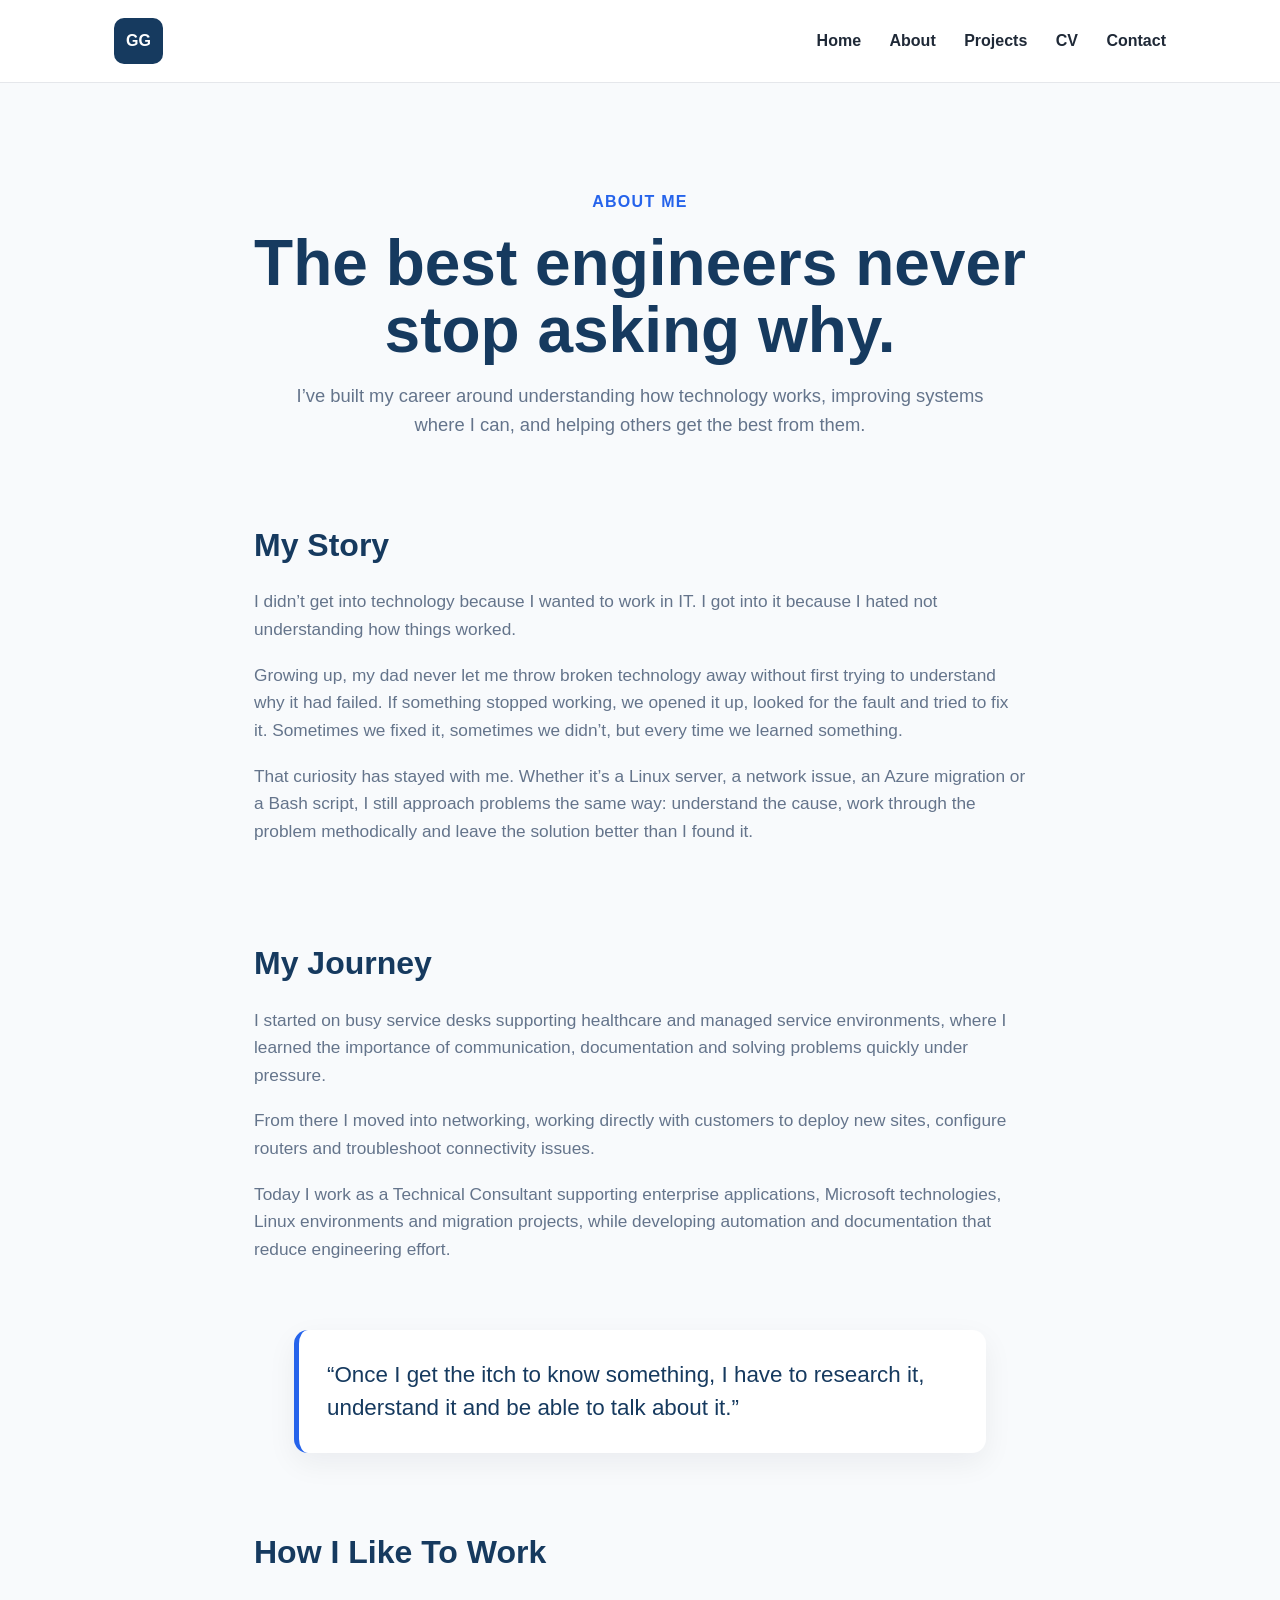
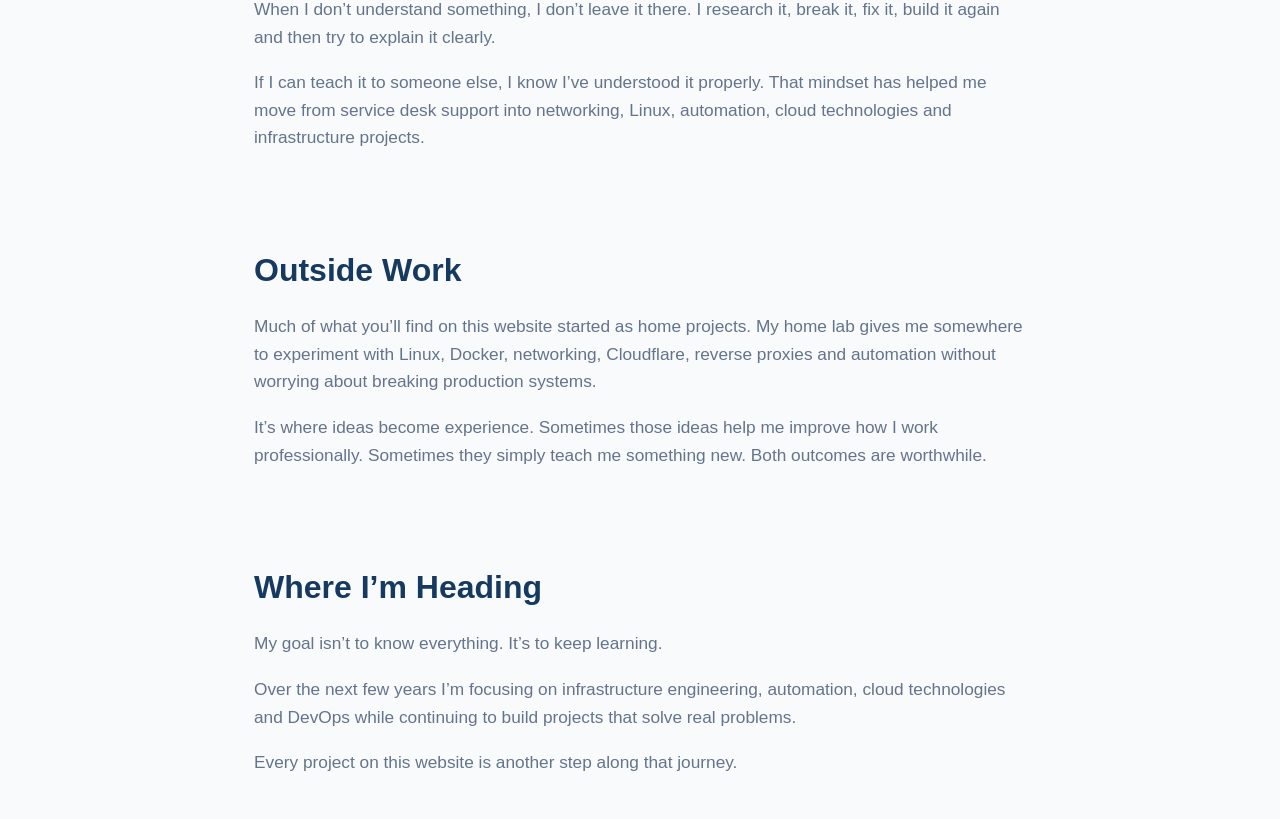
==== gavingillespie-website/pages/about.html @ f1635841 "Added About Page" ====
<!DOCTYPE html>
<html lang="en">
<head>
  <meta charset="UTF-8" />
  <meta name="viewport" content="width=device-width, initial-scale=1.0" />
  <title>About | Gavin Gillespie</title>
  <link rel="stylesheet" href="../assets/css/style.css" />
</head>
<body>
  <header class="site-header">
    <nav class="nav">
      <a class="logo" href="../index.html">GG</a>
      <div class="nav-links">
        <a href="../index.html">Home</a>
        <a href="about.html">About</a>
        <a href="projects.html">Projects</a>
        <a href="cv.html">CV</a>
        <a href="contact.html">Contact</a>
      </div>
    </nav>
  </header>

  <main>
    <section class="hero about-hero">
      <p class="eyebrow">About Me</p>
      <h1>The best engineers never stop asking why.</h1>
      <p class="hero-text">
        I’ve built my career around understanding how technology works,
        improving systems where I can, and helping others get the best from them.
      </p>
    </section>

    <section class="content-section">
      <h2>My Story</h2>
      <p>
        I didn’t get into technology because I wanted to work in IT. I got into it
        because I hated not understanding how things worked.
      </p>
      <p>
        Growing up, my dad never let me throw broken technology away without first
        trying to understand why it had failed. If something stopped working, we
        opened it up, looked for the fault and tried to fix it. Sometimes we fixed
        it, sometimes we didn’t, but every time we learned something.
      </p>
      <p>
        That curiosity has stayed with me. Whether it’s a Linux server, a network
        issue, an Azure migration or a Bash script, I still approach problems the
        same way: understand the cause, work through the problem methodically and
        leave the solution better than I found it.
      </p>
    </section>

    <section class="content-section">
      <h2>My Journey</h2>
      <p>
        I started on busy service desks supporting healthcare and managed service
        environments, where I learned the importance of communication,
        documentation and solving problems quickly under pressure.
      </p>
      <p>
        From there I moved into networking, working directly with customers to
        deploy new sites, configure routers and troubleshoot connectivity issues.
      </p>
      <p>
        Today I work as a Technical Consultant supporting enterprise applications,
        Microsoft technologies, Linux environments and migration projects, while
        developing automation and documentation that reduce engineering effort.
      </p>
    </section>

    <section class="quote-section">
      <blockquote>
        “Once I get the itch to know something, I have to research it,
        understand it and be able to talk about it.”
      </blockquote>
    </section>

    <section class="content-section">
      <h2>How I Like To Work</h2>
      <p>
        When I don’t understand something, I don’t leave it there. I research it,
        break it, fix it, build it again and then try to explain it clearly.
      </p>
      <p>
        If I can teach it to someone else, I know I’ve understood it properly.
        That mindset has helped me move from service desk support into networking,
        Linux, automation, cloud technologies and infrastructure projects.
      </p>
    </section>

    <section class="content-section">
      <h2>Outside Work</h2>
      <p>
        Much of what you’ll find on this website started as home projects. My home
        lab gives me somewhere to experiment with Linux, Docker, networking,
        Cloudflare, reverse proxies and automation without worrying about breaking
        production systems.
      </p>
      <p>
        It’s where ideas become experience. Sometimes those ideas help me improve
        how I work professionally. Sometimes they simply teach me something new.
        Both outcomes are worthwhile.
      </p>
    </section>

    <section class="content-section">
      <h2>Where I’m Heading</h2>
      <p>
        My goal isn’t to know everything. It’s to keep learning.
      </p>
      <p>
        Over the next few years I’m focusing on infrastructure engineering,
        automation, cloud technologies and DevOps while continuing to build
        projects that solve real problems.
      </p>
      <p>
        Every project on this website is another step along that journey.
      </p>
    </section>
  </main>
</body>
</html>
---- gavingillespie-website/assets/css/style.css ----
:root {
  --bg: #f8fafc;
  --panel: #ffffff;
  --primary: #163a5f;
  --accent: #2563eb;
  --text: #1f2937;
  --muted: #64748b;
  --border: #e5e7eb;
}

* {
  box-sizing: border-box;
}

body {
  margin: 0;
  font-family: Arial, Helvetica, sans-serif;
  background: var(--bg);
  color: var(--text);
  line-height: 1.6;
}

.site-header {
  background: var(--panel);
  border-bottom: 1px solid var(--border);
}

.nav {
  max-width: 1100px;
  margin: 0 auto;
  padding: 18px 24px;
  display: flex;
  justify-content: space-between;
  align-items: center;
}

.logo {
  background: var(--primary);
  color: white;
  font-weight: bold;
  text-decoration: none;
  padding: 10px 12px;
  border-radius: 10px;
}

.nav-links a {
  margin-left: 24px;
  color: var(--text);
  text-decoration: none;
  font-weight: 600;
}

.nav-links a:hover {
  color: var(--accent);
}

.hero {
  max-width: 900px;
  margin: 0 auto;
  padding: 90px 24px 60px;
  text-align: center;
}

.eyebrow {
  color: var(--accent);
  font-weight: bold;
  letter-spacing: 0.08em;
  text-transform: uppercase;
}

.hero h1 {
  font-size: clamp(2.2rem, 5vw, 4.5rem);
  line-height: 1.05;
  color: var(--primary);
  margin: 16px 0;
}

.hero-text {
  max-width: 720px;
  margin: 0 auto;
  font-size: 1.15rem;
  color: var(--muted);
}

.hero-actions {
  margin-top: 32px;
}

.button {
  display: inline-block;
  padding: 14px 22px;
  border-radius: 999px;
  text-decoration: none;
  font-weight: bold;
  margin: 6px;
}

.primary {
  background: var(--primary);
  color: white;
}

.secondary {
  background: white;
  color: var(--primary);
  border: 1px solid var(--border);
}

.cards {
  max-width: 1100px;
  margin: 0 auto;
  padding: 20px 24px 80px;
  display: grid;
  grid-template-columns: repeat(3, 1fr);
  gap: 22px;
}

.card {
  background: var(--panel);
  border: 1px solid var(--border);
  border-radius: 18px;
  padding: 26px;
  box-shadow: 0 10px 30px rgba(15, 23, 42, 0.06);
}

.card h2 {
  color: var(--primary);
  margin-top: 0;
}

.card p {
  color: var(--muted);
}

@media (max-width: 800px) {
  .nav {
    flex-direction: column;
    gap: 16px;
  }

  .nav-links a {
    margin: 0 8px;
  }

  .cards {
    grid-template-columns: 1fr;
  }
}

.content-section {
  max-width: 820px;
  margin: 0 auto;
  padding: 24px;
}

.content-section h2 {
  color: var(--primary);
  font-size: 2rem;
  margin-bottom: 12px;
}

.content-section p {
  color: var(--muted);
  font-size: 1.08rem;
  margin-bottom: 18px;
}

.about-hero {
  padding-bottom: 30px;
}

.quote-section {
  max-width: 820px;
  margin: 24px auto;
  padding: 0 24px;
}

.quote-section blockquote {
  background: var(--panel);
  border-left: 5px solid var(--accent);
  border-radius: 14px;
  padding: 28px;
  font-size: 1.4rem;
  line-height: 1.5;
  color: var(--primary);
  box-shadow: 0 10px 30px rgba(15, 23, 42, 0.06);
}
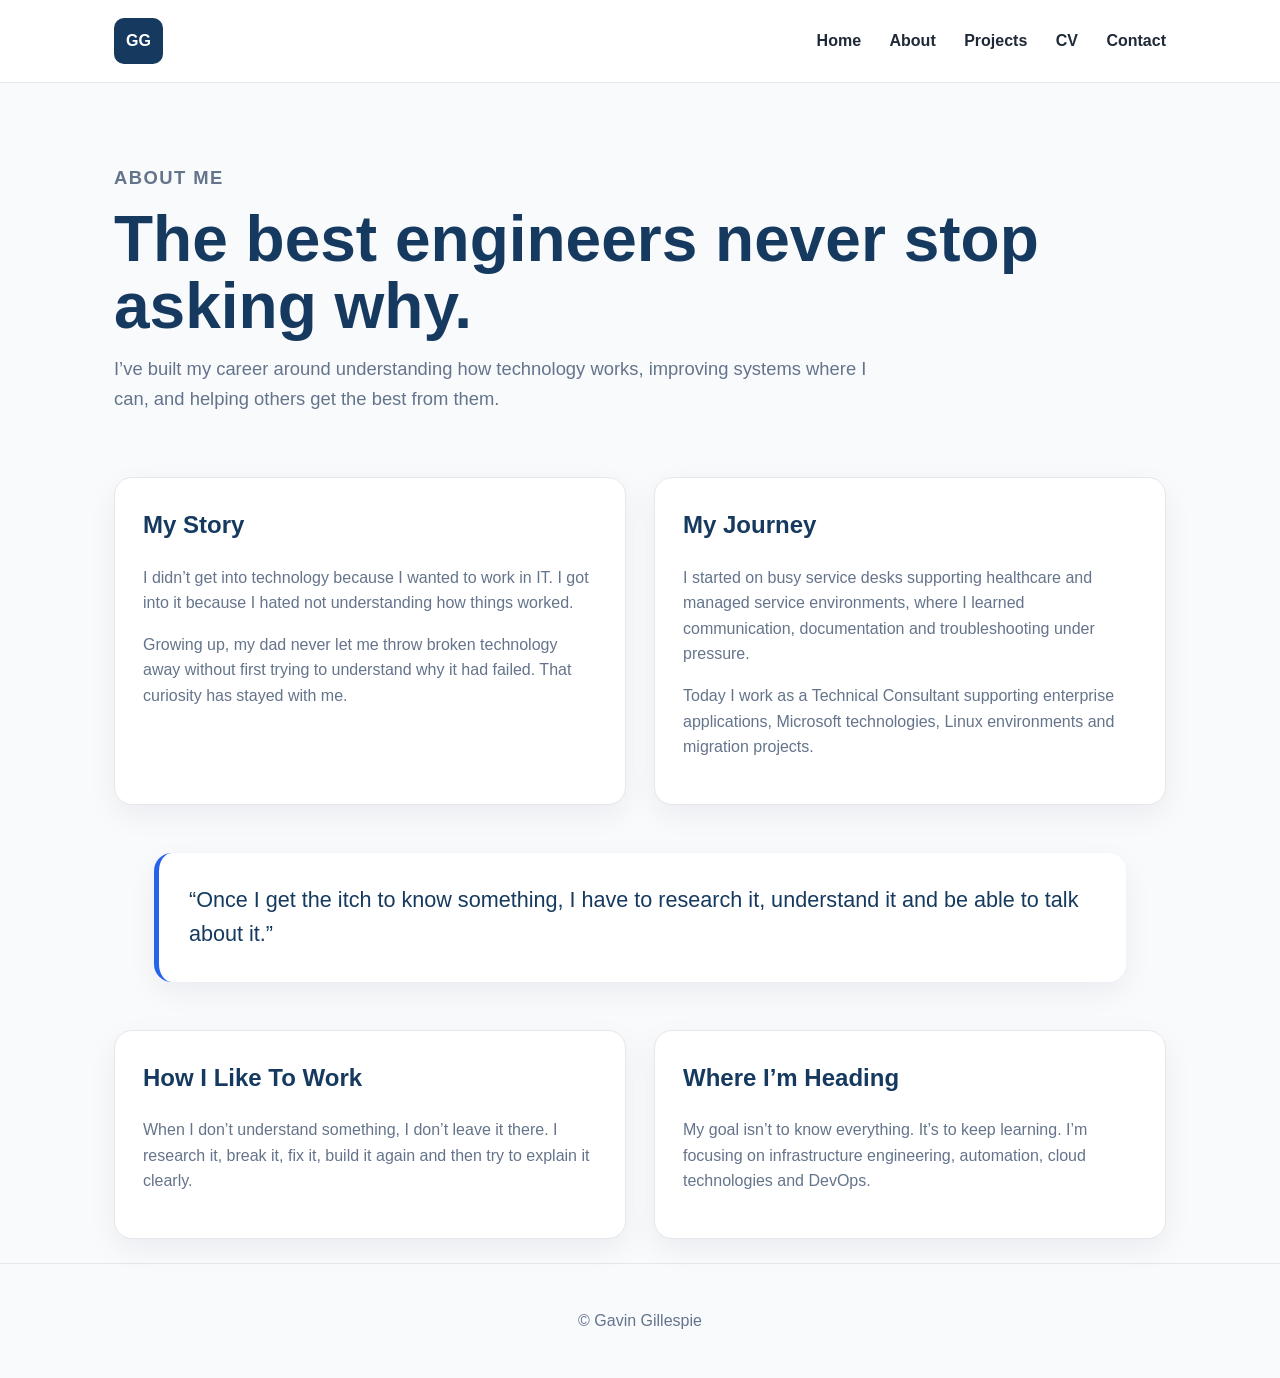
==== commit 7bc159b8: "Apply shared page layout" ====
--- a/gavingillespie-website/pages/about.html
+++ b/gavingillespie-website/pages/about.html
@@ -21,102 +21,47 @@
   </header>
 
   <main>
-    <section class="hero about-hero">
+    <section class="page-hero">
       <p class="eyebrow">About Me</p>
       <h1>The best engineers never stop asking why.</h1>
-      <p class="hero-text">
-        I’ve built my career around understanding how technology works,
-        improving systems where I can, and helping others get the best from them.
-      </p>
+      <p>I’ve built my career around understanding how technology works, improving systems where I can, and helping others get the best from them.</p>
     </section>
 
-    <section class="content-section">
-      <h2>My Story</h2>
-      <p>
-        I didn’t get into technology because I wanted to work in IT. I got into it
-        because I hated not understanding how things worked.
-      </p>
-      <p>
-        Growing up, my dad never let me throw broken technology away without first
-        trying to understand why it had failed. If something stopped working, we
-        opened it up, looked for the fault and tried to fix it. Sometimes we fixed
-        it, sometimes we didn’t, but every time we learned something.
-      </p>
-      <p>
-        That curiosity has stayed with me. Whether it’s a Linux server, a network
-        issue, an Azure migration or a Bash script, I still approach problems the
-        same way: understand the cause, work through the problem methodically and
-        leave the solution better than I found it.
-      </p>
+    <section class="two-column">
+      <article class="content-card">
+        <h2>My Story</h2>
+        <p>I didn’t get into technology because I wanted to work in IT. I got into it because I hated not understanding how things worked.</p>
+        <p>Growing up, my dad never let me throw broken technology away without first trying to understand why it had failed. That curiosity has stayed with me.</p>
+      </article>
+
+      <article class="content-card">
+        <h2>My Journey</h2>
+        <p>I started on busy service desks supporting healthcare and managed service environments, where I learned communication, documentation and troubleshooting under pressure.</p>
+        <p>Today I work as a Technical Consultant supporting enterprise applications, Microsoft technologies, Linux environments and migration projects.</p>
+      </article>
     </section>
 
-    <section class="content-section">
-      <h2>My Journey</h2>
-      <p>
-        I started on busy service desks supporting healthcare and managed service
-        environments, where I learned the importance of communication,
-        documentation and solving problems quickly under pressure.
-      </p>
-      <p>
-        From there I moved into networking, working directly with customers to
-        deploy new sites, configure routers and troubleshoot connectivity issues.
-      </p>
-      <p>
-        Today I work as a Technical Consultant supporting enterprise applications,
-        Microsoft technologies, Linux environments and migration projects, while
-        developing automation and documentation that reduce engineering effort.
-      </p>
-    </section>
-
-    <section class="quote-section">
+    <section class="quote-card">
       <blockquote>
-        “Once I get the itch to know something, I have to research it,
-        understand it and be able to talk about it.”
+        “Once I get the itch to know something, I have to research it, understand it and be able to talk about it.”
       </blockquote>
     </section>
 
-    <section class="content-section">
-      <h2>How I Like To Work</h2>
-      <p>
-        When I don’t understand something, I don’t leave it there. I research it,
-        break it, fix it, build it again and then try to explain it clearly.
-      </p>
-      <p>
-        If I can teach it to someone else, I know I’ve understood it properly.
-        That mindset has helped me move from service desk support into networking,
-        Linux, automation, cloud technologies and infrastructure projects.
-      </p>
-    </section>
+    <section class="two-column">
+      <article class="content-card">
+        <h2>How I Like To Work</h2>
+        <p>When I don’t understand something, I don’t leave it there. I research it, break it, fix it, build it again and then try to explain it clearly.</p>
+      </article>
 
-    <section class="content-section">
-      <h2>Outside Work</h2>
-      <p>
-        Much of what you’ll find on this website started as home projects. My home
-        lab gives me somewhere to experiment with Linux, Docker, networking,
-        Cloudflare, reverse proxies and automation without worrying about breaking
-        production systems.
-      </p>
-      <p>
-        It’s where ideas become experience. Sometimes those ideas help me improve
-        how I work professionally. Sometimes they simply teach me something new.
-        Both outcomes are worthwhile.
-      </p>
-    </section>
-
-    <section class="content-section">
-      <h2>Where I’m Heading</h2>
-      <p>
-        My goal isn’t to know everything. It’s to keep learning.
-      </p>
-      <p>
-        Over the next few years I’m focusing on infrastructure engineering,
-        automation, cloud technologies and DevOps while continuing to build
-        projects that solve real problems.
-      </p>
-      <p>
-        Every project on this website is another step along that journey.
-      </p>
+      <article class="content-card">
+        <h2>Where I’m Heading</h2>
+        <p>My goal isn’t to know everything. It’s to keep learning. I’m focusing on infrastructure engineering, automation, cloud technologies and DevOps.</p>
+      </article>
     </section>
   </main>
+
+  <footer class="footer">
+    <p>© Gavin Gillespie</p>
+  </footer>
 </body>
 </html>
--- a/gavingillespie-website/assets/css/style.css
+++ b/gavingillespie-website/assets/css/style.css
@@ -8,9 +8,7 @@
   --border: #e5e7eb;
 }
 
-* {
-  box-sizing: border-box;
-}
+* { box-sizing: border-box; }
 
 body {
   margin: 0;
@@ -47,18 +45,20 @@
   margin-left: 24px;
   color: var(--text);
   text-decoration: none;
-  font-weight: 600;
-}
-
-.nav-links a:hover {
-  color: var(--accent);
-}
-
-.hero {
-  max-width: 900px;
-  margin: 0 auto;
-  padding: 90px 24px 60px;
+  font-weight: 700;
+}
+
+.nav-links a:hover { color: var(--accent); }
+
+.hero, .page-hero {
+  max-width: 1100px;
+  margin: 0 auto;
+  padding: 80px 24px 40px;
   text-align: center;
+}
+
+.page-hero {
+  text-align: left;
 }
 
 .eyebrow {
@@ -68,21 +68,25 @@
   text-transform: uppercase;
 }
 
-.hero h1 {
-  font-size: clamp(2.2rem, 5vw, 4.5rem);
+.hero h1, .page-hero h1 {
+  font-size: clamp(2.4rem, 5vw, 4.5rem);
   line-height: 1.05;
   color: var(--primary);
-  margin: 16px 0;
-}
-
-.hero-text {
-  max-width: 720px;
-  margin: 0 auto;
+  margin: 14px 0;
+}
+
+.hero-text, .page-hero p {
+  max-width: 760px;
+  margin: 0 auto;
+  color: var(--muted);
   font-size: 1.15rem;
-  color: var(--muted);
-}
-
-.hero-actions {
+}
+
+.page-hero p {
+  margin: 0;
+}
+
+.hero-actions, .project-actions {
   margin-top: 32px;
 }
 
@@ -106,29 +110,121 @@
   border: 1px solid var(--border);
 }
 
+.cards, .project-grid {
+  max-width: 1100px;
+  margin: 0 auto;
+  padding: 30px 24px 90px;
+  display: grid;
+  gap: 24px;
+}
+
 .cards {
-  max-width: 1100px;
-  margin: 0 auto;
-  padding: 20px 24px 80px;
-  display: grid;
   grid-template-columns: repeat(3, 1fr);
-  gap: 22px;
-}
-
-.card {
+}
+
+.project-grid {
+  grid-template-columns: repeat(2, 1fr);
+}
+
+.card, .project-card, .content-card {
   background: var(--panel);
   border: 1px solid var(--border);
   border-radius: 18px;
-  padding: 26px;
+  padding: 28px;
   box-shadow: 0 10px 30px rgba(15, 23, 42, 0.06);
 }
 
-.card h2 {
+.card h2, .project-card h2, .content-card h2 {
   color: var(--primary);
   margin-top: 0;
 }
 
-.card p {
+.card p, .project-card p, .content-card p, .content-card li {
+  color: var(--muted);
+}
+
+.project-tag {
+  color: var(--accent);
+  font-weight: bold;
+  font-size: 0.85rem;
+  letter-spacing: 0.05em;
+  text-transform: uppercase;
+}
+
+.project-card a {
+  color: var(--accent);
+  font-weight: bold;
+  text-decoration: none;
+}
+
+.two-column {
+  max-width: 1100px;
+  margin: 0 auto;
+  padding: 24px;
+  display: grid;
+  grid-template-columns: 1fr 1fr;
+  gap: 28px;
+}
+
+.full-width {
+  max-width: 1100px;
+  margin: 0 auto;
+  padding: 24px;
+}
+
+.quote-card {
+  max-width: 1100px;
+  margin: 24px auto;
+  padding: 0 24px;
+}
+
+.quote-card blockquote {
+  background: var(--panel);
+  border-left: 5px solid var(--accent);
+  border-radius: 18px;
+  padding: 30px;
+  color: var(--primary);
+  font-size: 1.35rem;
+  box-shadow: 0 10px 30px rgba(15, 23, 42, 0.06);
+}
+
+.project-meta {
+  display: flex;
+  flex-wrap: wrap;
+  gap: 10px;
+  margin-bottom: 24px;
+}
+
+.project-meta span {
+  background: #e0edff;
+  color: var(--primary);
+  border: 1px solid #bfdbfe;
+  border-radius: 999px;
+  padding: 8px 12px;
+  font-size: 0.85rem;
+  font-weight: bold;
+}
+
+.diagram-card {
+  max-width: 1100px;
+  margin: 24px auto;
+  padding: 16px;
+  background: white;
+  border: 1px solid var(--border);
+  border-radius: 18px;
+  box-shadow: 0 10px 30px rgba(15, 23, 42, 0.06);
+}
+
+.diagram-card img {
+  width: 100%;
+  display: block;
+  border-radius: 12px;
+}
+
+.footer {
+  border-top: 1px solid var(--border);
+  padding: 28px 24px;
+  text-align: center;
   color: var(--muted);
 }
 
@@ -142,46 +238,11 @@
     margin: 0 8px;
   }
 
-  .cards {
+  .cards, .project-grid, .two-column {
     grid-template-columns: 1fr;
   }
-}
-
-.content-section {
-  max-width: 820px;
-  margin: 0 auto;
-  padding: 24px;
-}
-
-.content-section h2 {
-  color: var(--primary);
-  font-size: 2rem;
-  margin-bottom: 12px;
-}
-
-.content-section p {
-  color: var(--muted);
-  font-size: 1.08rem;
-  margin-bottom: 18px;
-}
-
-.about-hero {
-  padding-bottom: 30px;
-}
-
-.quote-section {
-  max-width: 820px;
-  margin: 24px auto;
-  padding: 0 24px;
-}
-
-.quote-section blockquote {
-  background: var(--panel);
-  border-left: 5px solid var(--accent);
-  border-radius: 14px;
-  padding: 28px;
-  font-size: 1.4rem;
-  line-height: 1.5;
-  color: var(--primary);
-  box-shadow: 0 10px 30px rgba(15, 23, 42, 0.06);
+
+  .page-hero {
+    text-align: center;
+  }
 }
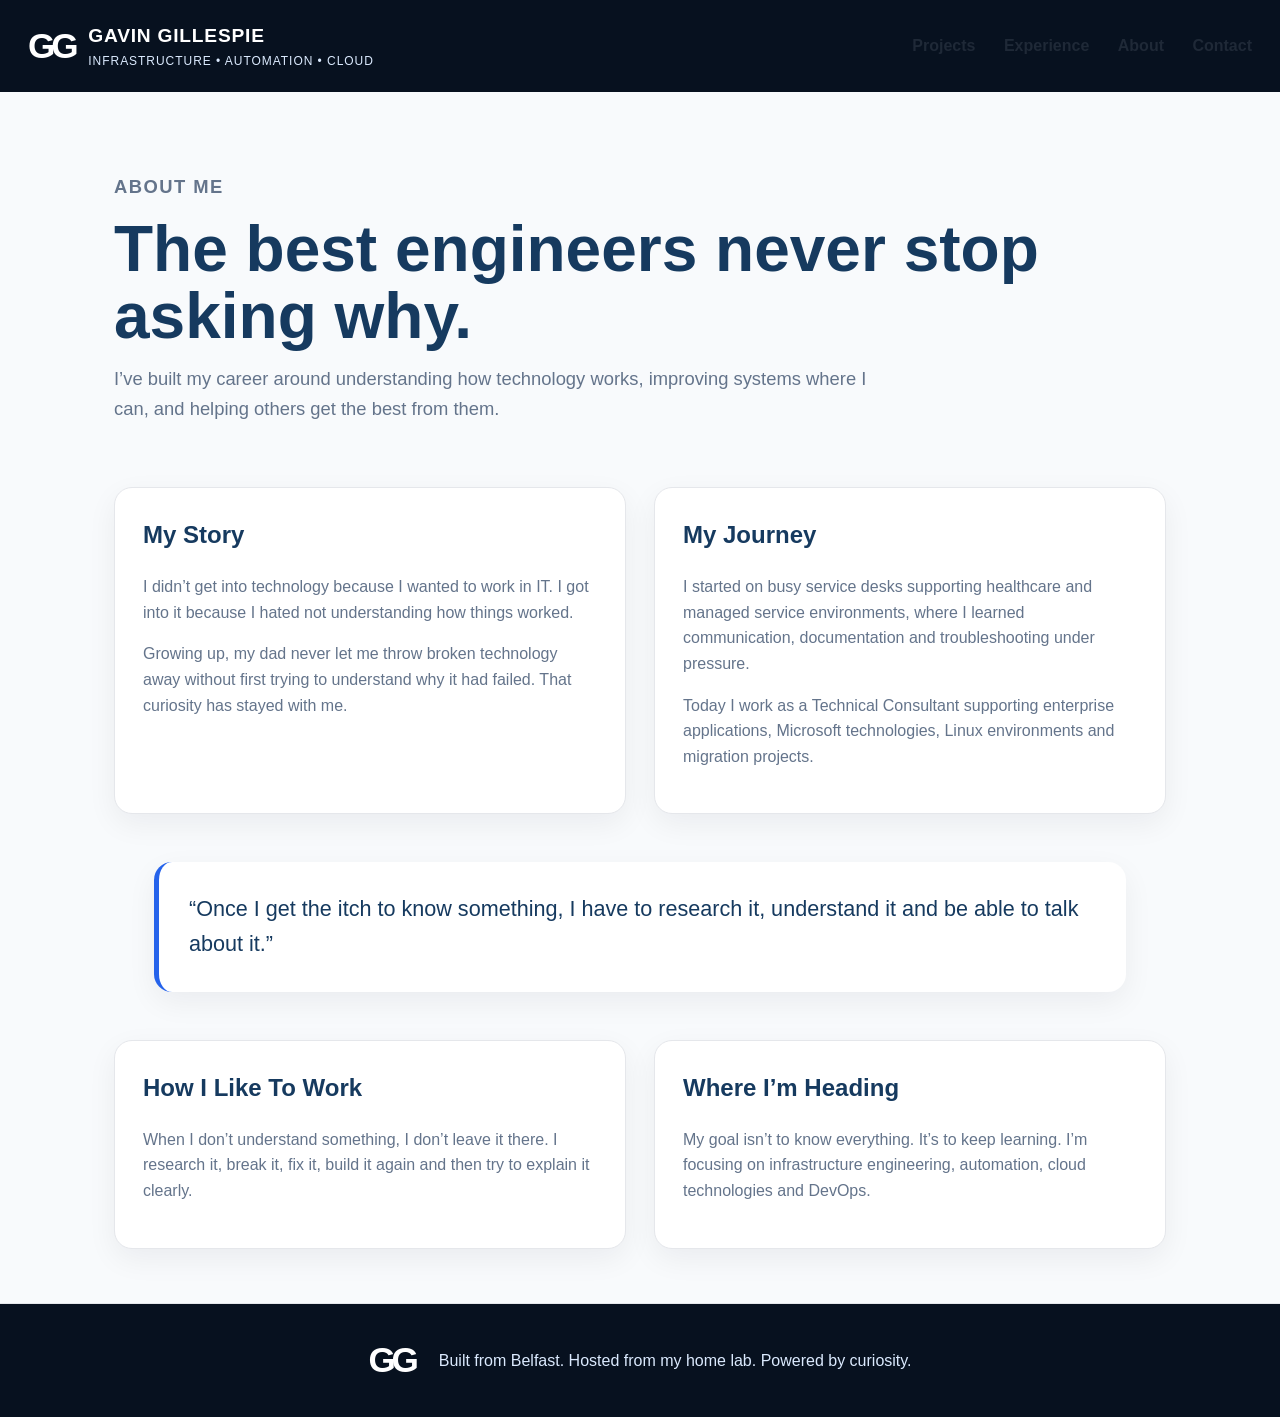
==== commit 472cc942: "Redesign homepage dashboard layout" ====
--- a/gavingillespie-website/pages/about.html
+++ b/gavingillespie-website/pages/about.html
@@ -7,18 +7,24 @@
   <link rel="stylesheet" href="../assets/css/style.css" />
 </head>
 <body>
-  <header class="site-header">
-    <nav class="nav">
-      <a class="logo" href="../index.html">GG</a>
-      <div class="nav-links">
-        <a href="../index.html">Home</a>
-        <a href="about.html">About</a>
-        <a href="projects.html">Projects</a>
-        <a href="cv.html">CV</a>
-        <a href="contact.html">Contact</a>
-      </div>
-    </nav>
-  </header>
+<header class="topbar">
+  <nav class="topnav">
+    <a class="brand-lockup" href="../index.html">
+      <span class="brand-mark">GG</span>
+      <span>
+        <strong>GAVIN GILLESPIE</strong>
+        <small>INFRASTRUCTURE • AUTOMATION • CLOUD</small>
+      </span>
+    </a>
+
+    <div class="nav-links">
+      <a href="projects.html">Projects</a>
+      <a href="cv.html">Experience</a>
+      <a href="about.html">About</a>
+      <a href="contact.html">Contact</a>
+    </div>
+  </nav>
+</header>
 
   <main>
     <section class="page-hero">
@@ -60,8 +66,9 @@
     </section>
   </main>
 
-  <footer class="footer">
-    <p>© Gavin Gillespie</p>
-  </footer>
+<footer class="footer brand-footer">
+  <span class="brand-mark">GG</span>
+  <p>Built from Belfast. Hosted from my home lab. Powered by curiosity.</p>
+</footer>
 </body>
 </html>
--- a/gavingillespie-website/assets/css/style.css
+++ b/gavingillespie-website/assets/css/style.css
@@ -245,4 +245,412 @@
   .page-hero {
     text-align: center;
   }
+}
+
+.dark-header {
+  background: #07111f;
+  border-bottom: 1px solid rgba(255,255,255,0.08);
+}
+
+.dark-header .nav-links a {
+  color: white;
+}
+
+.dark-header .nav-links a:hover {
+  color: #60a5fa;
+}
+
+.brand {
+  color: white;
+  font-size: 1.8rem;
+  font-weight: 900;
+  text-decoration: none;
+  letter-spacing: -0.08em;
+}
+
+.brand-hero {
+  max-width: 1050px;
+  margin: 0 auto;
+  padding: 110px 24px 70px;
+  text-align: center;
+}
+
+.brand-hero h1 {
+  font-size: clamp(3rem, 7vw, 6rem);
+  line-height: 0.98;
+  color: var(--primary);
+  margin: 18px 0;
+}
+
+.brand-hero p {
+  max-width: 760px;
+  margin: 0 auto;
+  color: var(--muted);
+  font-size: 1.18rem;
+}
+
+.featured-project {
+  max-width: 1100px;
+  margin: 20px auto 40px;
+  padding: 46px;
+  background: #07111f;
+  color: white;
+  border-radius: 28px;
+  box-shadow: 0 20px 50px rgba(15, 23, 42, 0.18);
+}
+
+.featured-project h2 {
+  font-size: clamp(2rem, 4vw, 3.4rem);
+  margin: 10px 0;
+}
+
+.featured-project p {
+  max-width: 760px;
+  color: #cbd5e1;
+}
+
+.featured-project .metric {
+  color: white;
+  font-size: clamp(2rem, 5vw, 4rem);
+  font-weight: 900;
+  margin: 18px 0;
+}
+
+.philosophy {
+  max-width: 900px;
+  margin: 30px auto;
+  padding: 70px 24px 30px;
+  text-align: center;
+}
+
+.philosophy h2 {
+  color: var(--primary);
+  font-size: clamp(2rem, 5vw, 4rem);
+  line-height: 1.05;
+}
+
+.philosophy p {
+  color: var(--muted);
+  font-size: 1.15rem;
+}
+
+.topbar {
+  background: #07111f;
+  color: white;
+}
+
+.topnav {
+  max-width: 1280px;
+  margin: 0 auto;
+  padding: 18px 28px;
+  display: flex;
+  justify-content: space-between;
+  align-items: center;
+}
+
+.brand-lockup {
+  display: flex;
+  gap: 14px;
+  align-items: center;
+  color: white;
+  text-decoration: none;
+}
+
+.brand-lockup strong {
+  display: block;
+  letter-spacing: .04em;
+  font-size: 1.2rem;
+}
+
+.brand-lockup small {
+  display: block;
+  font-size: .75rem;
+  letter-spacing: .08em;
+  color: #dbeafe;
+}
+
+.brand-mark {
+  font-size: 2.2rem;
+  font-weight: 900;
+  letter-spacing: -0.12em;
+  color: white;
+}
+
+.home-shell {
+  max-width: 1280px;
+  margin: 0 auto;
+  padding: 42px 28px 0;
+}
+
+.home-hero {
+  display: grid;
+  grid-template-columns: 1.15fr 1fr;
+  gap: 50px;
+  align-items: center;
+  padding: 30px 0 38px;
+}
+
+.hero-copy h1 {
+  font-size: clamp(3rem, 6vw, 5.6rem);
+  line-height: .98;
+  margin: 0 0 24px;
+  color: #07111f;
+}
+
+.hero-copy h1 span {
+  color: #2563eb;
+}
+
+.hero-copy p {
+  max-width: 650px;
+  color: var(--muted);
+  font-size: 1.12rem;
+}
+
+.stats-grid {
+  display: grid;
+  grid-template-columns: repeat(4, 1fr);
+  gap: 0;
+}
+
+.stats-grid article {
+  text-align: center;
+  padding: 22px;
+  border-left: 1px solid var(--border);
+}
+
+.stats-grid strong {
+  display: block;
+  font-size: 2.5rem;
+  color: #07111f;
+}
+
+.stats-grid span {
+  color: var(--primary);
+  font-weight: 700;
+}
+
+.feature-banner {
+  background: #07111f;
+  color: white;
+  border-radius: 20px;
+  padding: 34px;
+  display: grid;
+  grid-template-columns: 1.2fr 1fr;
+  gap: 32px;
+  align-items: center;
+  box-shadow: 0 20px 50px rgba(15, 23, 42, .2);
+}
+
+.feature-banner h2 {
+  font-size: 2rem;
+  margin: 8px 0;
+}
+
+.feature-banner p {
+  color: #cbd5e1;
+}
+
+.feature-banner a {
+  color: white;
+  font-weight: 800;
+  text-decoration: none;
+}
+
+.metric-panel {
+  display: grid;
+  grid-template-columns: 1fr auto 1fr;
+  gap: 22px;
+  align-items: center;
+  text-align: center;
+}
+
+.metric-panel span {
+  color: #cbd5e1;
+}
+
+.metric-panel strong {
+  display: block;
+  font-size: 2.8rem;
+}
+
+.arrow {
+  color: #2563eb;
+  font-size: 3rem;
+}
+
+.reduction {
+  grid-column: 1 / -1;
+  background: #0f766e;
+  color: #ccfbf1;
+  border-radius: 999px;
+  padding: 14px;
+  font-weight: 900;
+}
+
+.showcase-grid,
+.bottom-grid {
+  display: grid;
+  grid-template-columns: repeat(3, 1fr);
+  gap: 22px;
+  margin-top: 22px;
+}
+
+.showcase-card,
+.status-card,
+.belief-card,
+.quote-panel {
+  background: white;
+  border: 1px solid var(--border);
+  border-radius: 18px;
+  padding: 26px;
+  box-shadow: 0 10px 30px rgba(15, 23, 42, .06);
+}
+
+.showcase-card h2,
+.belief-card h2 {
+  color: #07111f;
+  margin: 8px 0;
+}
+
+.showcase-card p,
+.belief-card p {
+  color: var(--muted);
+}
+
+.showcase-card a,
+.belief-card a {
+  color: #2563eb;
+  font-weight: 800;
+  text-decoration: none;
+}
+
+.status-card h3 {
+  margin-top: 0;
+  text-transform: uppercase;
+  letter-spacing: .08em;
+  font-size: .95rem;
+}
+
+.status-list {
+  display: grid;
+  grid-template-columns: 1fr 1fr;
+  gap: 8px 18px;
+}
+
+.status-list p {
+  margin: 0;
+  font-weight: 800;
+  color: #07111f;
+}
+
+.status-list small {
+  color: var(--muted);
+  font-weight: 400;
+}
+
+.status-list span {
+  display: inline-block;
+  width: 10px;
+  height: 10px;
+  background: #10b981;
+  border-radius: 50%;
+  margin-right: 8px;
+}
+
+.quote-panel blockquote {
+  font-size: 1.5rem;
+  line-height: 1.35;
+  color: #07111f;
+  font-weight: 800;
+  margin: 18px 0 0;
+}
+
+.brand-footer {
+  margin-top: 30px;
+  background: #07111f;
+  color: white;
+  display: flex;
+  gap: 24px;
+  justify-content: center;
+  align-items: center;
+}
+
+.brand-footer p {
+  color: #dbeafe;
+}
+
+@media (max-width: 900px) {
+  .home-hero,
+  .feature-banner,
+  .showcase-grid,
+  .bottom-grid {
+    grid-template-columns: 1fr;
+  }
+
+  .stats-grid {
+    grid-template-columns: repeat(2, 1fr);
+  }
+
+  .topnav {
+    flex-direction: column;
+    gap: 18px;
+  }
+}
+
+.page-shell {
+  max-width: 1280px;
+  margin: 0 auto;
+  padding: 42px 28px 0;
+}
+
+.page-title {
+  padding: 45px 0 30px;
+}
+
+.page-title h1 {
+  font-size: clamp(3rem, 6vw, 5rem);
+  line-height: .98;
+  color: #07111f;
+  margin: 10px 0 18px;
+}
+
+.page-title p {
+  max-width: 760px;
+  color: var(--muted);
+  font-size: 1.12rem;
+}
+
+.dark-feature {
+  background: #07111f;
+  color: white;
+  border-radius: 20px;
+  padding: 34px;
+  box-shadow: 0 20px 50px rgba(15, 23, 42, .2);
+  margin: 24px 0;
+}
+
+.dark-feature p {
+  color: #cbd5e1;
+}
+
+.card-grid-2 {
+  display: grid;
+  grid-template-columns: repeat(2, 1fr);
+  gap: 22px;
+  margin-top: 22px;
+}
+
+.card-grid-3 {
+  display: grid;
+  grid-template-columns: repeat(3, 1fr);
+  gap: 22px;
+  margin-top: 22px;
+}
+
+@media (max-width: 900px) {
+  .card-grid-2,
+  .card-grid-3 {
+    grid-template-columns: 1fr;
+  }
 }
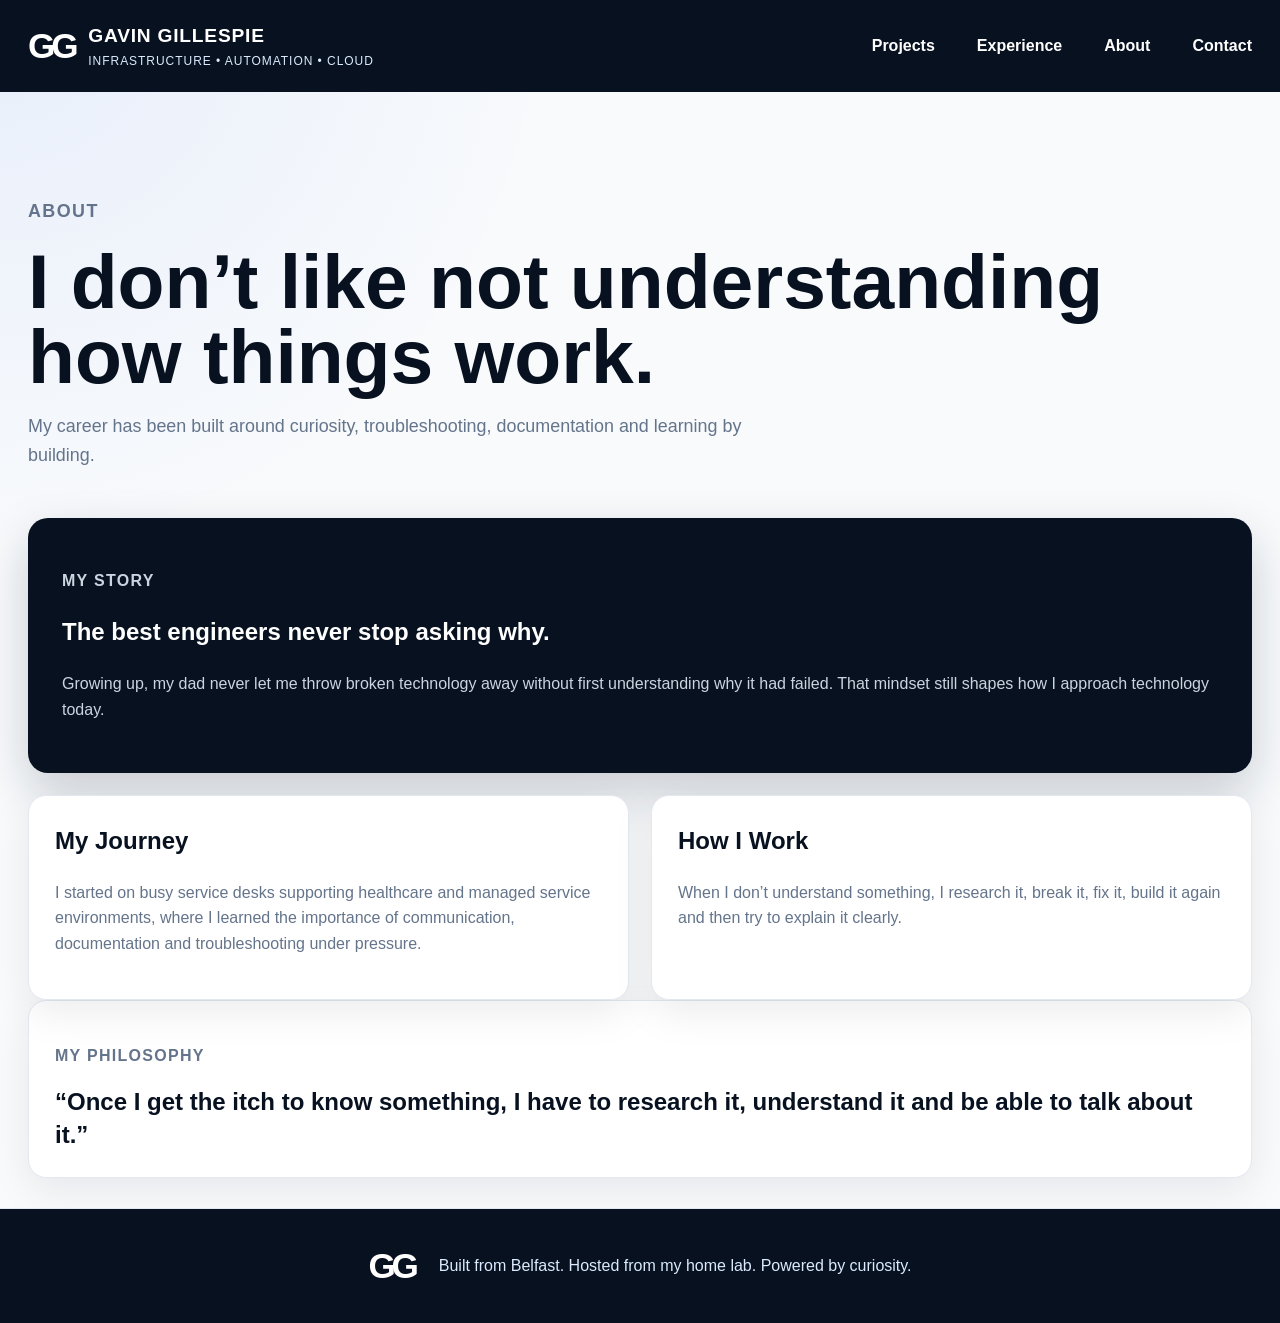
==== commit d761751b: "Updated About page layout" ====
--- a/gavingillespie-website/pages/about.html
+++ b/gavingillespie-website/pages/about.html
@@ -26,49 +26,55 @@
   </nav>
 </header>
 
-  <main>
-    <section class="page-hero">
-      <p class="eyebrow">About Me</p>
-      <h1>The best engineers never stop asking why.</h1>
-      <p>I’ve built my career around understanding how technology works, improving systems where I can, and helping others get the best from them.</p>
-    </section>
+<main class="page-shell">
+  <section class="page-title">
+    <p class="eyebrow">About</p>
+    <h1>I don’t like not understanding how things work.</h1>
+    <p>
+      My career has been built around curiosity, troubleshooting, documentation
+      and learning by building.
+    </p>
+  </section>
 
-    <section class="two-column">
-      <article class="content-card">
-        <h2>My Story</h2>
-        <p>I didn’t get into technology because I wanted to work in IT. I got into it because I hated not understanding how things worked.</p>
-        <p>Growing up, my dad never let me throw broken technology away without first trying to understand why it had failed. That curiosity has stayed with me.</p>
-      </article>
+  <section class="dark-feature">
+    <p class="eyebrow">My Story</p>
+    <h2>The best engineers never stop asking why.</h2>
+    <p>
+      Growing up, my dad never let me throw broken technology away without first
+      understanding why it had failed. That mindset still shapes how I approach
+      technology today.
+    </p>
+  </section>
 
-      <article class="content-card">
-        <h2>My Journey</h2>
-        <p>I started on busy service desks supporting healthcare and managed service environments, where I learned communication, documentation and troubleshooting under pressure.</p>
-        <p>Today I work as a Technical Consultant supporting enterprise applications, Microsoft technologies, Linux environments and migration projects.</p>
-      </article>
-    </section>
+  <section class="card-grid-2">
+    <article class="content-card">
+      <h2>My Journey</h2>
+      <p>
+        I started on busy service desks supporting healthcare and managed service
+        environments, where I learned the importance of communication,
+        documentation and troubleshooting under pressure.
+      </p>
+    </article>
 
-    <section class="quote-card">
-      <blockquote>
-        “Once I get the itch to know something, I have to research it, understand it and be able to talk about it.”
-      </blockquote>
-    </section>
+    <article class="content-card">
+      <h2>How I Work</h2>
+      <p>
+        When I don’t understand something, I research it, break it, fix it,
+        build it again and then try to explain it clearly.
+      </p>
+    </article>
+  </section>
 
-    <section class="two-column">
-      <article class="content-card">
-        <h2>How I Like To Work</h2>
-        <p>When I don’t understand something, I don’t leave it there. I research it, break it, fix it, build it again and then try to explain it clearly.</p>
-      </article>
-
-      <article class="content-card">
-        <h2>Where I’m Heading</h2>
-        <p>My goal isn’t to know everything. It’s to keep learning. I’m focusing on infrastructure engineering, automation, cloud technologies and DevOps.</p>
-      </article>
-    </section>
-  </main>
+  <section class="quote-panel">
+    <p class="eyebrow">My Philosophy</p>
+    <blockquote>
+      “Once I get the itch to know something, I have to research it,
+      understand it and be able to talk about it.”
+    </blockquote>
+  </section>
+</main>
 
 <footer class="footer brand-footer">
   <span class="brand-mark">GG</span>
   <p>Built from Belfast. Hosted from my home lab. Powered by curiosity.</p>
-</footer>
-</body>
-</html>+</footer>
--- a/gavingillespie-website/assets/css/style.css
+++ b/gavingillespie-website/assets/css/style.css
@@ -1,160 +1,405 @@
 :root {
-  --bg: #f8fafc;
-  --panel: #ffffff;
-  --primary: #163a5f;
-  --accent: #2563eb;
-  --text: #1f2937;
-  --muted: #64748b;
-  --border: #e5e7eb;
-}
-
-* { box-sizing: border-box; }
+  --navy: #07111f;
+  --blue: #2563eb;
+  --blue-light: #3b82f6;
+  --background: #f8fafc;
+  --surface: #ffffff;
+  --text: #07111f;
+  --text-secondary: #64748b;
+  --border: #e2e8f0;
+  --shadow: 0 12px 40px rgba(7, 17, 31, 0.08);
+  --radius: 20px;
+}
+
+* {
+  box-sizing: border-box;
+}
 
 body {
   margin: 0;
   font-family: Arial, Helvetica, sans-serif;
-  background: var(--bg);
+  background:
+    radial-gradient(circle at top left, rgba(37, 99, 235, 0.08), transparent 30%),
+    linear-gradient(var(--background), var(--background));
   color: var(--text);
   line-height: 1.6;
 }
 
-.site-header {
-  background: var(--panel);
-  border-bottom: 1px solid var(--border);
-}
-
-.nav {
+a {
+  color: inherit;
+}
+
+.topbar {
+  background: var(--navy);
+  color: white;
+}
+
+.topnav {
+  max-width: 1280px;
+  margin: 0 auto;
+  padding: 18px 28px;
+  display: flex;
+  justify-content: space-between;
+  align-items: center;
+}
+
+.brand-lockup {
+  display: flex;
+  gap: 14px;
+  align-items: center;
+  color: white;
+  text-decoration: none;
+}
+
+.brand-lockup strong {
+  display: block;
+  letter-spacing: 0.04em;
+  font-size: 1.2rem;
+}
+
+.brand-lockup small {
+  display: block;
+  font-size: 0.75rem;
+  letter-spacing: 0.08em;
+  color: #dbeafe;
+}
+
+.brand-mark {
+  font-size: 2.2rem;
+  font-weight: 900;
+  letter-spacing: -0.12em;
+  color: white;
+}
+
+.site-logo {
+  height: 62px;
+  width: auto;
+  display: block;
+}
+
+.topnav .nav-links {
+  display: flex;
+  gap: 42px;
+  align-items: center;
+}
+
+.topnav .nav-links a {
+  color: white;
+  text-decoration: none;
+  font-weight: 700;
+  transition: color 0.25s ease;
+}
+
+.topnav .nav-links a:hover {
+  color: var(--blue-light);
+}
+
+.home-shell,
+.page-shell {
+  max-width: 1280px;
+  margin: 0 auto;
+  padding: 42px 28px 0;
+}
+
+.home-hero {
+  display: grid;
+  grid-template-columns: 1.15fr 1fr;
+  gap: 70px;
+  align-items: center;
+  padding: 50px 0 42px;
+}
+
+.hero-copy h1 {
+  font-size: clamp(3rem, 6vw, 5.6rem);
+  line-height: 0.98;
+  letter-spacing: -0.04em;
+  margin: 0 0 24px;
+  color: var(--text);
+}
+
+.hero-copy h1 span {
+  color: var(--blue);
+}
+
+.hero-copy p {
+  max-width: 650px;
+  color: var(--text-secondary);
+  font-size: 1.12rem;
+}
+
+.hero-actions,
+.project-actions {
+  margin-top: 32px;
+}
+
+.button {
+  display: inline-block;
+  padding: 16px 28px;
+  border-radius: 999px;
+  text-decoration: none;
+  font-weight: 800;
+  margin: 6px;
+  border: 1px solid transparent;
+}
+
+.primary {
+  background: var(--navy);
+  color: white;
+}
+
+.secondary {
+  background: white;
+  color: var(--navy);
+  border-color: var(--border);
+}
+
+.stats-grid {
+  display: grid;
+  grid-template-columns: repeat(4, 1fr);
+  gap: 18px;
+}
+
+.stats-grid article {
+  text-align: center;
+  background: var(--surface);
+  border: 1px solid var(--border);
+  border-radius: var(--radius);
+  box-shadow: var(--shadow);
+  padding: 26px 20px;
+}
+
+.stats-grid strong {
+  display: block;
+  font-size: 2.5rem;
+  color: var(--text);
+}
+
+.stats-grid span {
+  color: var(--navy);
+  font-weight: 700;
+}
+
+.eyebrow,
+.project-tag {
+  color: var(--blue);
+  font-weight: 800;
+  letter-spacing: 0.08em;
+  text-transform: uppercase;
+}
+
+.project-tag {
+  font-size: 0.85rem;
+}
+
+.feature-banner,
+.dark-feature {
+  background: var(--navy);
+  color: white;
+  border-radius: var(--radius);
+  padding: 34px;
+  box-shadow: 0 20px 50px rgba(15, 23, 42, 0.2);
+}
+
+.feature-banner {
+  display: grid;
+  grid-template-columns: 1.2fr 1fr;
+  gap: 32px;
+  align-items: center;
+}
+
+.feature-banner h2 {
+  font-size: 2rem;
+  margin: 8px 0;
+}
+
+.feature-banner p,
+.dark-feature p {
+  color: #cbd5e1;
+}
+
+.feature-banner a {
+  color: white;
+  font-weight: 800;
+  text-decoration: none;
+}
+
+.metric-panel {
+  display: grid;
+  grid-template-columns: 1fr auto 1fr;
+  gap: 22px;
+  align-items: center;
+  text-align: center;
+}
+
+.metric-panel span {
+  color: #cbd5e1;
+}
+
+.metric-panel strong {
+  display: block;
+  font-size: 2.8rem;
+}
+
+.arrow {
+  color: var(--blue);
+  font-size: 3rem;
+}
+
+.reduction {
+  grid-column: 1 / -1;
+  background: #0f766e;
+  color: #ccfbf1;
+  border-radius: 999px;
+  padding: 14px;
+  font-weight: 900;
+}
+
+.showcase-grid,
+.bottom-grid,
+.card-grid-2,
+.card-grid-3,
+.project-grid {
+  display: grid;
+  gap: 22px;
+  margin-top: 22px;
+}
+
+.showcase-grid,
+.bottom-grid,
+.card-grid-3 {
+  grid-template-columns: repeat(3, 1fr);
+}
+
+.card-grid-2,
+.project-grid {
+  grid-template-columns: repeat(2, 1fr);
+}
+
+.showcase-card,
+.status-card,
+.belief-card,
+.quote-panel,
+.content-card,
+.project-card,
+.card {
+  background: var(--surface);
+  border: 1px solid var(--border);
+  border-radius: 18px;
+  padding: 26px;
+  box-shadow: var(--shadow);
+}
+
+.showcase-card h2,
+.status-card h2,
+.belief-card h2,
+.quote-panel h2,
+.content-card h2,
+.project-card h2,
+.card h2 {
+  color: var(--text);
+  margin-top: 0;
+}
+
+.showcase-card p,
+.status-card p,
+.belief-card p,
+.quote-panel p,
+.content-card p,
+.content-card li,
+.project-card p,
+.card p {
+  color: var(--text-secondary);
+}
+
+.showcase-card a,
+.belief-card a,
+.project-card a {
+  color: var(--blue);
+  font-weight: 800;
+  text-decoration: none;
+}
+
+.status-card h3 {
+  margin-top: 0;
+  text-transform: uppercase;
+  letter-spacing: 0.08em;
+  font-size: 0.95rem;
+}
+
+.status-list {
+  display: grid;
+  grid-template-columns: 1fr 1fr;
+  gap: 8px 18px;
+}
+
+.status-list p {
+  margin: 0;
+  font-weight: 800;
+  color: var(--text);
+}
+
+.status-list small {
+  color: var(--text-secondary);
+  font-weight: 400;
+}
+
+.status-list span {
+  display: inline-block;
+  width: 10px;
+  height: 10px;
+  background: #10b981;
+  border-radius: 50%;
+  margin-right: 8px;
+}
+
+.quote-card {
+  max-width: 1100px;
+  margin: 24px auto;
+  padding: 0 24px;
+}
+
+.quote-card blockquote,
+.quote-panel blockquote {
+  color: var(--text);
+  font-weight: 800;
+  line-height: 1.35;
+  margin: 18px 0 0;
+}
+
+.quote-card blockquote {
+  background: var(--surface);
+  border-left: 5px solid var(--blue);
+  border-radius: 18px;
+  padding: 30px;
+  font-size: 1.35rem;
+  box-shadow: var(--shadow);
+}
+
+.quote-panel blockquote {
+  font-size: 1.5rem;
+}
+
+.page-title {
+  padding: 45px 0 30px;
+}
+
+.page-title h1 {
+  font-size: clamp(3rem, 6vw, 5rem);
+  line-height: 0.98;
+  color: var(--text);
+  margin: 10px 0 18px;
+}
+
+.page-title p {
+  max-width: 760px;
+  color: var(--text-secondary);
+  font-size: 1.12rem;
+}
+
+.full-width {
   max-width: 1100px;
   margin: 0 auto;
-  padding: 18px 24px;
-  display: flex;
-  justify-content: space-between;
-  align-items: center;
-}
-
-.logo {
-  background: var(--primary);
-  color: white;
-  font-weight: bold;
-  text-decoration: none;
-  padding: 10px 12px;
-  border-radius: 10px;
-}
-
-.nav-links a {
-  margin-left: 24px;
-  color: var(--text);
-  text-decoration: none;
-  font-weight: 700;
-}
-
-.nav-links a:hover { color: var(--accent); }
-
-.hero, .page-hero {
-  max-width: 1100px;
-  margin: 0 auto;
-  padding: 80px 24px 40px;
-  text-align: center;
-}
-
-.page-hero {
-  text-align: left;
-}
-
-.eyebrow {
-  color: var(--accent);
-  font-weight: bold;
-  letter-spacing: 0.08em;
-  text-transform: uppercase;
-}
-
-.hero h1, .page-hero h1 {
-  font-size: clamp(2.4rem, 5vw, 4.5rem);
-  line-height: 1.05;
-  color: var(--primary);
-  margin: 14px 0;
-}
-
-.hero-text, .page-hero p {
-  max-width: 760px;
-  margin: 0 auto;
-  color: var(--muted);
-  font-size: 1.15rem;
-}
-
-.page-hero p {
-  margin: 0;
-}
-
-.hero-actions, .project-actions {
-  margin-top: 32px;
-}
-
-.button {
-  display: inline-block;
-  padding: 14px 22px;
-  border-radius: 999px;
-  text-decoration: none;
-  font-weight: bold;
-  margin: 6px;
-}
-
-.primary {
-  background: var(--primary);
-  color: white;
-}
-
-.secondary {
-  background: white;
-  color: var(--primary);
-  border: 1px solid var(--border);
-}
-
-.cards, .project-grid {
-  max-width: 1100px;
-  margin: 0 auto;
-  padding: 30px 24px 90px;
-  display: grid;
-  gap: 24px;
-}
-
-.cards {
-  grid-template-columns: repeat(3, 1fr);
-}
-
-.project-grid {
-  grid-template-columns: repeat(2, 1fr);
-}
-
-.card, .project-card, .content-card {
-  background: var(--panel);
-  border: 1px solid var(--border);
-  border-radius: 18px;
-  padding: 28px;
-  box-shadow: 0 10px 30px rgba(15, 23, 42, 0.06);
-}
-
-.card h2, .project-card h2, .content-card h2 {
-  color: var(--primary);
-  margin-top: 0;
-}
-
-.card p, .project-card p, .content-card p, .content-card li {
-  color: var(--muted);
-}
-
-.project-tag {
-  color: var(--accent);
-  font-weight: bold;
-  font-size: 0.85rem;
-  letter-spacing: 0.05em;
-  text-transform: uppercase;
-}
-
-.project-card a {
-  color: var(--accent);
-  font-weight: bold;
-  text-decoration: none;
+  padding: 24px;
 }
 
 .two-column {
@@ -164,28 +409,6 @@
   display: grid;
   grid-template-columns: 1fr 1fr;
   gap: 28px;
-}
-
-.full-width {
-  max-width: 1100px;
-  margin: 0 auto;
-  padding: 24px;
-}
-
-.quote-card {
-  max-width: 1100px;
-  margin: 24px auto;
-  padding: 0 24px;
-}
-
-.quote-card blockquote {
-  background: var(--panel);
-  border-left: 5px solid var(--accent);
-  border-radius: 18px;
-  padding: 30px;
-  color: var(--primary);
-  font-size: 1.35rem;
-  box-shadow: 0 10px 30px rgba(15, 23, 42, 0.06);
 }
 
 .project-meta {
@@ -197,12 +420,12 @@
 
 .project-meta span {
   background: #e0edff;
-  color: var(--primary);
+  color: var(--navy);
   border: 1px solid #bfdbfe;
   border-radius: 999px;
   padding: 8px 12px;
   font-size: 0.85rem;
-  font-weight: bold;
+  font-weight: 800;
 }
 
 .diagram-card {
@@ -212,7 +435,7 @@
   background: white;
   border: 1px solid var(--border);
   border-radius: 18px;
-  box-shadow: 0 10px 30px rgba(15, 23, 42, 0.06);
+  box-shadow: var(--shadow);
 }
 
 .diagram-card img {
@@ -225,350 +448,12 @@
   border-top: 1px solid var(--border);
   padding: 28px 24px;
   text-align: center;
-  color: var(--muted);
-}
-
-@media (max-width: 800px) {
-  .nav {
-    flex-direction: column;
-    gap: 16px;
-  }
-
-  .nav-links a {
-    margin: 0 8px;
-  }
-
-  .cards, .project-grid, .two-column {
-    grid-template-columns: 1fr;
-  }
-
-  .page-hero {
-    text-align: center;
-  }
-}
-
-.dark-header {
-  background: #07111f;
-  border-bottom: 1px solid rgba(255,255,255,0.08);
-}
-
-.dark-header .nav-links a {
-  color: white;
-}
-
-.dark-header .nav-links a:hover {
-  color: #60a5fa;
-}
-
-.brand {
-  color: white;
-  font-size: 1.8rem;
-  font-weight: 900;
-  text-decoration: none;
-  letter-spacing: -0.08em;
-}
-
-.brand-hero {
-  max-width: 1050px;
-  margin: 0 auto;
-  padding: 110px 24px 70px;
-  text-align: center;
-}
-
-.brand-hero h1 {
-  font-size: clamp(3rem, 7vw, 6rem);
-  line-height: 0.98;
-  color: var(--primary);
-  margin: 18px 0;
-}
-
-.brand-hero p {
-  max-width: 760px;
-  margin: 0 auto;
-  color: var(--muted);
-  font-size: 1.18rem;
-}
-
-.featured-project {
-  max-width: 1100px;
-  margin: 20px auto 40px;
-  padding: 46px;
-  background: #07111f;
-  color: white;
-  border-radius: 28px;
-  box-shadow: 0 20px 50px rgba(15, 23, 42, 0.18);
-}
-
-.featured-project h2 {
-  font-size: clamp(2rem, 4vw, 3.4rem);
-  margin: 10px 0;
-}
-
-.featured-project p {
-  max-width: 760px;
-  color: #cbd5e1;
-}
-
-.featured-project .metric {
-  color: white;
-  font-size: clamp(2rem, 5vw, 4rem);
-  font-weight: 900;
-  margin: 18px 0;
-}
-
-.philosophy {
-  max-width: 900px;
-  margin: 30px auto;
-  padding: 70px 24px 30px;
-  text-align: center;
-}
-
-.philosophy h2 {
-  color: var(--primary);
-  font-size: clamp(2rem, 5vw, 4rem);
-  line-height: 1.05;
-}
-
-.philosophy p {
-  color: var(--muted);
-  font-size: 1.15rem;
-}
-
-.topbar {
-  background: #07111f;
-  color: white;
-}
-
-.topnav {
-  max-width: 1280px;
-  margin: 0 auto;
-  padding: 18px 28px;
-  display: flex;
-  justify-content: space-between;
-  align-items: center;
-}
-
-.brand-lockup {
-  display: flex;
-  gap: 14px;
-  align-items: center;
-  color: white;
-  text-decoration: none;
-}
-
-.brand-lockup strong {
-  display: block;
-  letter-spacing: .04em;
-  font-size: 1.2rem;
-}
-
-.brand-lockup small {
-  display: block;
-  font-size: .75rem;
-  letter-spacing: .08em;
-  color: #dbeafe;
-}
-
-.brand-mark {
-  font-size: 2.2rem;
-  font-weight: 900;
-  letter-spacing: -0.12em;
-  color: white;
-}
-
-.home-shell {
-  max-width: 1280px;
-  margin: 0 auto;
-  padding: 42px 28px 0;
-}
-
-.home-hero {
-  display: grid;
-  grid-template-columns: 1.15fr 1fr;
-  gap: 50px;
-  align-items: center;
-  padding: 30px 0 38px;
-}
-
-.hero-copy h1 {
-  font-size: clamp(3rem, 6vw, 5.6rem);
-  line-height: .98;
-  margin: 0 0 24px;
-  color: #07111f;
-}
-
-.hero-copy h1 span {
-  color: #2563eb;
-}
-
-.hero-copy p {
-  max-width: 650px;
-  color: var(--muted);
-  font-size: 1.12rem;
-}
-
-.stats-grid {
-  display: grid;
-  grid-template-columns: repeat(4, 1fr);
-  gap: 0;
-}
-
-.stats-grid article {
-  text-align: center;
-  padding: 22px;
-  border-left: 1px solid var(--border);
-}
-
-.stats-grid strong {
-  display: block;
-  font-size: 2.5rem;
-  color: #07111f;
-}
-
-.stats-grid span {
-  color: var(--primary);
-  font-weight: 700;
-}
-
-.feature-banner {
-  background: #07111f;
-  color: white;
-  border-radius: 20px;
-  padding: 34px;
-  display: grid;
-  grid-template-columns: 1.2fr 1fr;
-  gap: 32px;
-  align-items: center;
-  box-shadow: 0 20px 50px rgba(15, 23, 42, .2);
-}
-
-.feature-banner h2 {
-  font-size: 2rem;
-  margin: 8px 0;
-}
-
-.feature-banner p {
-  color: #cbd5e1;
-}
-
-.feature-banner a {
-  color: white;
-  font-weight: 800;
-  text-decoration: none;
-}
-
-.metric-panel {
-  display: grid;
-  grid-template-columns: 1fr auto 1fr;
-  gap: 22px;
-  align-items: center;
-  text-align: center;
-}
-
-.metric-panel span {
-  color: #cbd5e1;
-}
-
-.metric-panel strong {
-  display: block;
-  font-size: 2.8rem;
-}
-
-.arrow {
-  color: #2563eb;
-  font-size: 3rem;
-}
-
-.reduction {
-  grid-column: 1 / -1;
-  background: #0f766e;
-  color: #ccfbf1;
-  border-radius: 999px;
-  padding: 14px;
-  font-weight: 900;
-}
-
-.showcase-grid,
-.bottom-grid {
-  display: grid;
-  grid-template-columns: repeat(3, 1fr);
-  gap: 22px;
-  margin-top: 22px;
-}
-
-.showcase-card,
-.status-card,
-.belief-card,
-.quote-panel {
-  background: white;
-  border: 1px solid var(--border);
-  border-radius: 18px;
-  padding: 26px;
-  box-shadow: 0 10px 30px rgba(15, 23, 42, .06);
-}
-
-.showcase-card h2,
-.belief-card h2 {
-  color: #07111f;
-  margin: 8px 0;
-}
-
-.showcase-card p,
-.belief-card p {
-  color: var(--muted);
-}
-
-.showcase-card a,
-.belief-card a {
-  color: #2563eb;
-  font-weight: 800;
-  text-decoration: none;
-}
-
-.status-card h3 {
-  margin-top: 0;
-  text-transform: uppercase;
-  letter-spacing: .08em;
-  font-size: .95rem;
-}
-
-.status-list {
-  display: grid;
-  grid-template-columns: 1fr 1fr;
-  gap: 8px 18px;
-}
-
-.status-list p {
-  margin: 0;
-  font-weight: 800;
-  color: #07111f;
-}
-
-.status-list small {
-  color: var(--muted);
-  font-weight: 400;
-}
-
-.status-list span {
-  display: inline-block;
-  width: 10px;
-  height: 10px;
-  background: #10b981;
-  border-radius: 50%;
-  margin-right: 8px;
-}
-
-.quote-panel blockquote {
-  font-size: 1.5rem;
-  line-height: 1.35;
-  color: #07111f;
-  font-weight: 800;
-  margin: 18px 0 0;
+  color: var(--text-secondary);
 }
 
 .brand-footer {
   margin-top: 30px;
-  background: #07111f;
+  background: var(--navy);
   color: white;
   display: flex;
   gap: 24px;
@@ -581,76 +466,33 @@
 }
 
 @media (max-width: 900px) {
-  .home-hero,
-  .feature-banner,
-  .showcase-grid,
-  .bottom-grid {
-    grid-template-columns: 1fr;
-  }
-
-  .stats-grid {
-    grid-template-columns: repeat(2, 1fr);
-  }
-
   .topnav {
     flex-direction: column;
     gap: 18px;
   }
-}
-
-.page-shell {
-  max-width: 1280px;
-  margin: 0 auto;
-  padding: 42px 28px 0;
-}
-
-.page-title {
-  padding: 45px 0 30px;
-}
-
-.page-title h1 {
-  font-size: clamp(3rem, 6vw, 5rem);
-  line-height: .98;
-  color: #07111f;
-  margin: 10px 0 18px;
-}
-
-.page-title p {
-  max-width: 760px;
-  color: var(--muted);
-  font-size: 1.12rem;
-}
-
-.dark-feature {
-  background: #07111f;
-  color: white;
-  border-radius: 20px;
-  padding: 34px;
-  box-shadow: 0 20px 50px rgba(15, 23, 42, .2);
-  margin: 24px 0;
-}
-
-.dark-feature p {
-  color: #cbd5e1;
-}
-
-.card-grid-2 {
-  display: grid;
-  grid-template-columns: repeat(2, 1fr);
-  gap: 22px;
-  margin-top: 22px;
-}
-
-.card-grid-3 {
-  display: grid;
-  grid-template-columns: repeat(3, 1fr);
-  gap: 22px;
-  margin-top: 22px;
-}
-
-@media (max-width: 900px) {
+
+  .topnav .nav-links {
+    gap: 20px;
+    flex-wrap: wrap;
+    justify-content: center;
+  }
+
+  .site-logo {
+    height: 52px;
+  }
+
+  .home-hero,
+  .feature-banner,
+  .showcase-grid,
+  .bottom-grid,
   .card-grid-2,
-  .card-grid-3 {
+  .card-grid-3,
+  .project-grid,
+  .two-column {
     grid-template-columns: 1fr;
   }
+
+  .stats-grid {
+    grid-template-columns: repeat(2, 1fr);
+  }
 }
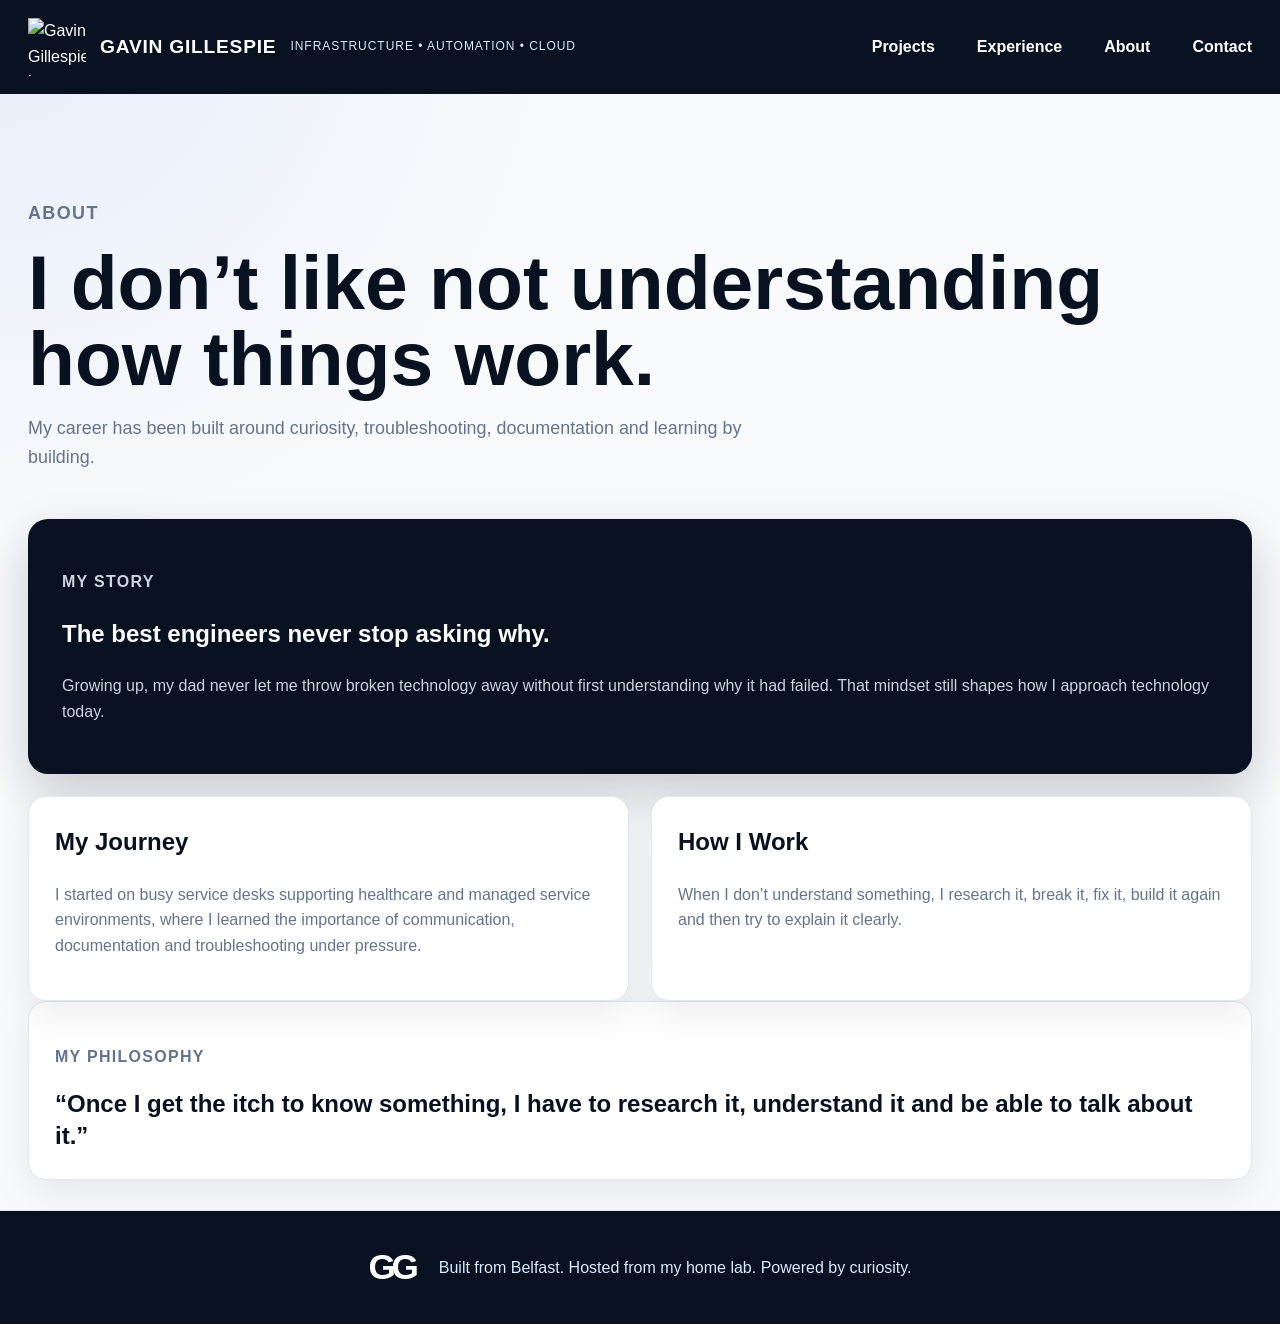
==== commit cd67de74: "feat: add custom GG logo to site branding" ====
--- a/gavingillespie-website/pages/about.html
+++ b/gavingillespie-website/pages/about.html
@@ -10,8 +10,7 @@
 <header class="topbar">
   <nav class="topnav">
     <a class="brand-lockup" href="../index.html">
-      <span class="brand-mark">GG</span>
-      <span>
+      <img class="site-logo" src="assets/branding/gg-icon.svg" alt="Gavin Gillespie logo">
         <strong>GAVIN GILLESPIE</strong>
         <small>INFRASTRUCTURE • AUTOMATION • CLOUD</small>
       </span>
--- a/gavingillespie-website/assets/css/style.css
+++ b/gavingillespie-website/assets/css/style.css
@@ -495,4 +495,49 @@
   .stats-grid {
     grid-template-columns: repeat(2, 1fr);
   }
+}
+
+.tech-stack-wrap {
+  max-width: 1100px;
+  margin: 18px auto 34px;
+  padding: 0 24px;
+}
+
+.tech-stack {
+  display: flex;
+  flex-wrap: wrap;
+  justify-content: center;
+  gap: 14px;
+}
+
+.tech-pill {
+  display: inline-flex;
+  align-items: center;
+  gap: 10px;
+  background: #eef6ff;
+  border: 1px solid #bfdbfe;
+  color: var(--text);
+  border-radius: 999px;
+  padding: 11px 18px;
+  font-weight: 800;
+  line-height: 1;
+  box-shadow: 0 8px 22px rgba(37, 99, 235, 0.08);
+}
+
+.tech-pill img {
+  width: 22px;
+  height: 22px;
+  display: block;
+  flex-shrink: 0;
+}
+
+.card-grid-2 + .dark-feature,
+.card-grid-3 + .dark-feature {
+  margin-top: 40px;
+}
+
+.site-logo {
+  width: 58px;
+  height: 58px;
+  display: block;
 }
